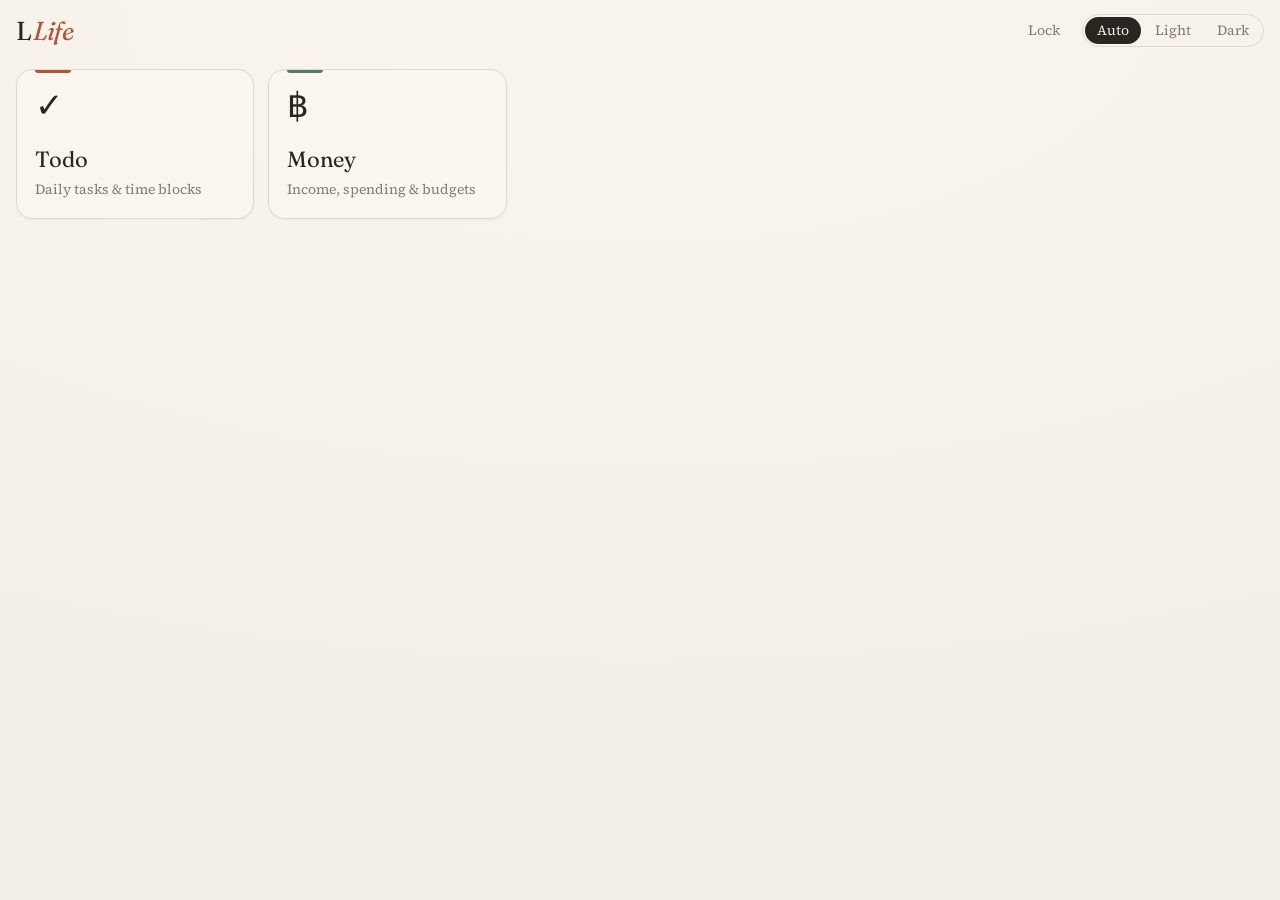
==== web/index.html @ c8ca0253 "Add LLife launcher with passcode auth Todo and Money cards, shared-cookie login for *.achinhchin.com" ====
<!doctype html>
<html lang="en">
<head>
<meta charset="utf-8">
<meta name="viewport" content="width=device-width,initial-scale=1,viewport-fit=cover">
<title>LLife</title>
<link href="https://fonts.googleapis.com/css2?family=Fraunces:opsz,wght@9..144,300;9..144,400&family=Source+Serif+4:opsz,wght@8..60,400&display=swap" rel="stylesheet">
<link rel="stylesheet" href="style.css">
<script>try{document.documentElement.dataset.th=localStorage.th||"auto"}catch(e){}</script>
</head>
<body>
<header>
  <h1>L<em>Life</em></h1>
  <form method="post" action="/logout"><button class="out">Lock</button></form>
  <div class="seg" id="th"><button data-th="auto">Auto</button><button data-th="light">Light</button><button data-th="dark">Dark</button></div>
</header>
<main id="app"></main>
<script src="app.js"></script>
</body>
</html>
---- web/style.css ----
:root{--paper:#f4efe6;--gl:#f9f5ed;--card:#fbf8f2b3;--ink:#292521;--mute:#847a6d;--line:#e0d8c9;--acc:#b5523b;--hd:'Fraunces',Georgia,serif;--bd:'Source Serif 4',Georgia,serif;color-scheme:light}
@media (prefers-color-scheme:dark){:root:not([data-th=light]){--paper:#1b1916;--gl:#1b1916;--card:#26231fb3;--ink:#ece5d8;--mute:#9a9083;--line:#38332c;--acc:#e07a5f;color-scheme:dark}}
:root[data-th=dark]{--paper:#1b1916;--gl:#1b1916;--card:#26231fb3;--ink:#ece5d8;--mute:#9a9083;--line:#38332c;--acc:#e07a5f;color-scheme:dark}
*{box-sizing:border-box;margin:0}
body{background:radial-gradient(120% 80% at 50% 0,var(--gl),var(--paper));color:var(--ink);font:17px/1.5 var(--bd);min-height:100vh;padding-bottom:env(safe-area-inset-bottom)}
button{font:inherit;color:inherit;background:none;border:0;cursor:pointer;-webkit-tap-highlight-color:transparent}
header{display:flex;align-items:center;gap:10px;max-width:1280px;margin:auto;padding:14px max(16px,env(safe-area-inset-right)) 14px max(16px,env(safe-area-inset-left))}
h1{font:400 26px var(--hd);letter-spacing:-.02em;flex:1}h1 em{color:var(--acc);margin-left:2px}
.seg{display:inline-flex;border:1px solid var(--line);border-radius:99px;padding:2px;gap:2px}
.seg button{padding:3px 12px;border-radius:99px;font-size:14px;color:var(--mute)}.seg .on{background:var(--ink);color:var(--paper)}
main{max-width:1280px;margin:auto;padding:8px max(16px,env(safe-area-inset-right)) 60px max(16px,env(safe-area-inset-left));display:grid;grid-template-columns:repeat(auto-fill,minmax(min(100%,210px),1fr));gap:14px}
.c{display:flex;flex-direction:column;gap:6px;padding:18px;min-height:150px;color:inherit;text-decoration:none;background:var(--card);border:1px solid var(--line);border-radius:16px;box-shadow:0 1px 2px #2b26220d;position:relative;transition:transform .15s,border-color .15s;-webkit-tap-highlight-color:transparent}
.c::before{content:"";position:absolute;left:18px;top:0;width:36px;height:3px;border-radius:0 0 3px 3px;background:var(--c)}
.c:hover{border-color:var(--mute);transform:translateY(-2px)}.c:active{transform:scale(.98)}
.c i{font:normal 34px/1 var(--hd)}
.c b{font:400 22px var(--hd);margin-top:auto}
.c span{color:var(--mute);font-size:14px}
@media (max-width:420px){h1{font-size:22px}.seg button{padding:3px 9px}.c{min-height:110px;padding:14px}.c i{font-size:28px}.c b{font-size:20px}}
@media (min-width:1600px){html{font-size:19px}header,main{max-width:1500px}}
@media (hover:none){.c:hover{transform:none;border-color:var(--line)}}
body.lg{display:grid;place-items:center;padding:16px}
.lg form{display:flex;flex-direction:column;align-items:center;gap:14px;width:min(280px,100%)}
.lg input{width:100%;text-align:center;font:inherit;font-size:24px;letter-spacing:.3em;color:inherit;background:var(--card);border:1px solid var(--line);border-radius:12px;padding:12px;outline:0}
.lg input:focus{border-color:var(--mute)}.lg input::placeholder{font-size:16px;letter-spacing:0}
.lg p{color:var(--acc);font-size:14px}[hidden]{display:none!important}
.out{font-size:14px;color:var(--mute);padding:3px 12px}
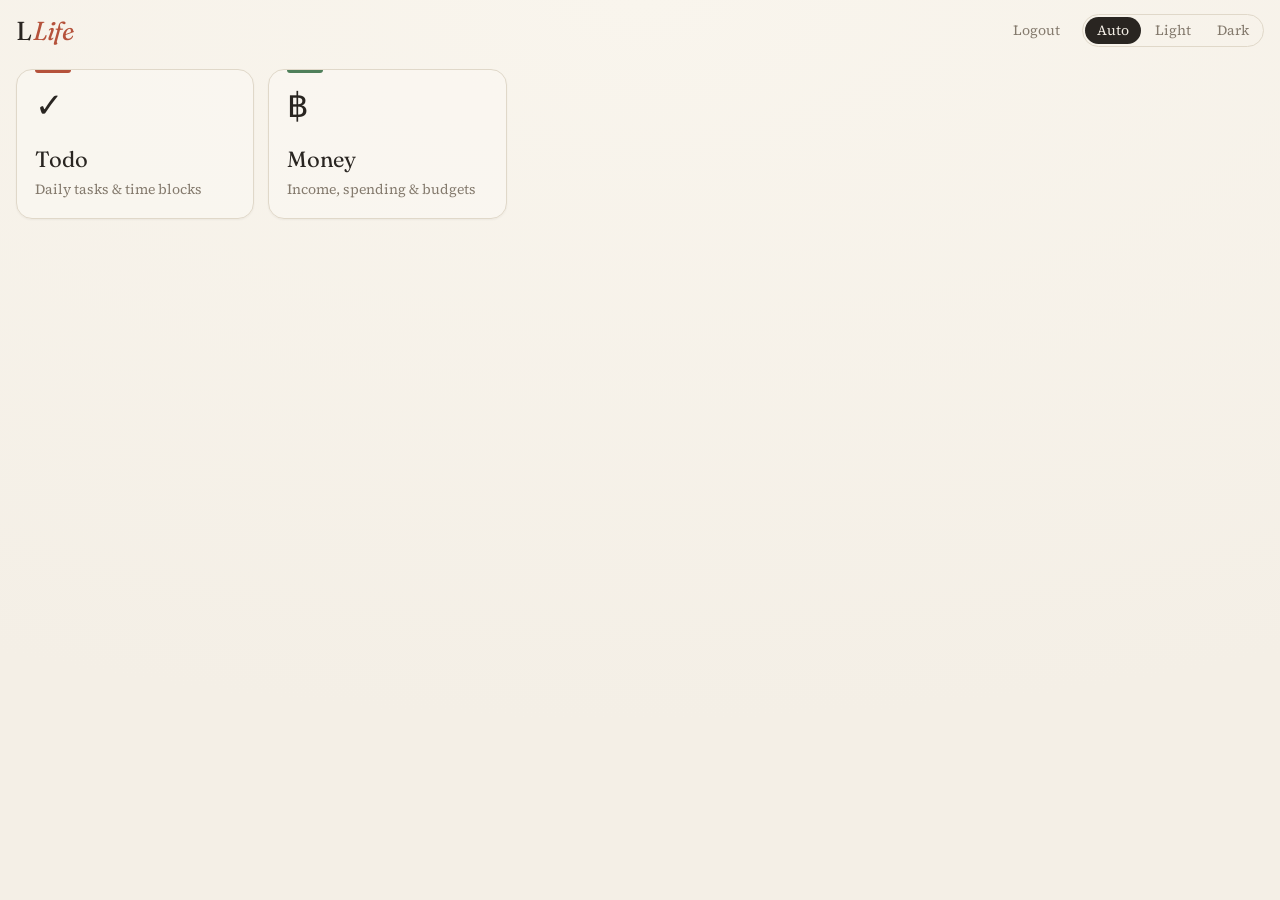
==== commit 8c081b1d: "Label lock button as Logout Co-Authored-By: Claude Sonnet 5.5 <noreply@anthropic.com>" ====
--- a/web/index.html
+++ b/web/index.html
@@ -11,7 +11,7 @@
 <body>
 <header>
   <h1>L<em>Life</em></h1>
-  <form method="post" action="/logout"><button class="out">Lock</button></form>
+  <form method="post" action="/logout"><button class="out">Logout</button></form>
   <div class="seg" id="th"><button data-th="auto">Auto</button><button data-th="light">Light</button><button data-th="dark">Dark</button></div>
 </header>
 <main id="app"></main>
